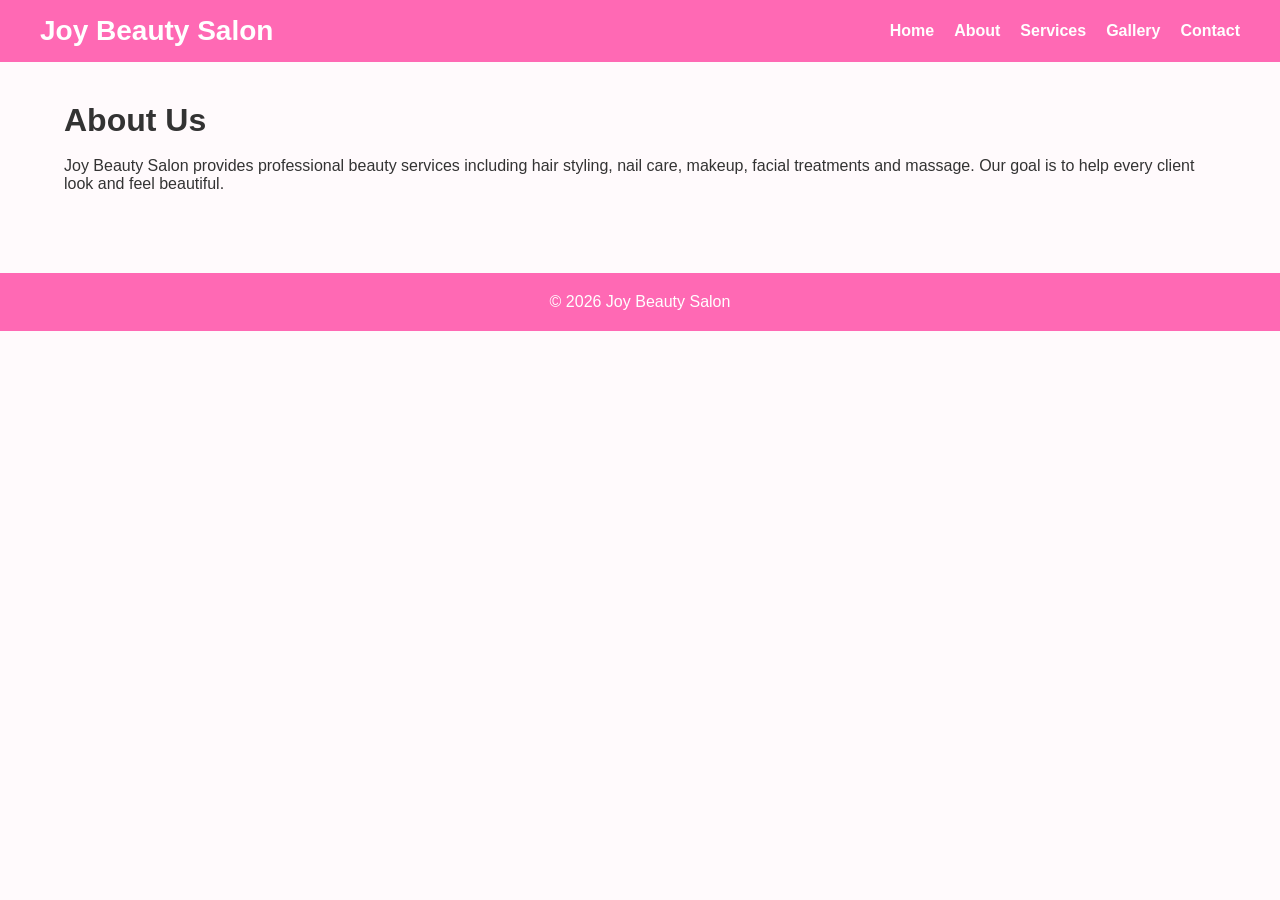
==== about.html @ 12bc8a27 "First 5 pages" ====
<!DOCTYPE html>
<html>
<head>
<title>About</title>
<link rel="stylesheet" href="css/style.css">
</head>

<body>

<header>

<div class="logo">Joy Beauty Salon</div>

<nav>
<ul>
<li><a href="index.html">Home</a></li>
<li><a href="about.html">About</a></li>
<li><a href="services.html">Services</a></li>
<li><a href="gallery.html">Gallery</a></li>
<li><a href="contact.html">Contact</a></li>
</ul>
</nav>

</header>

<div class="container">

<h1>About Us</h1>

<br>

<p>
Joy Beauty Salon provides professional beauty services including
hair styling, nail care, makeup, facial treatments and massage.
Our goal is to help every client look and feel beautiful.
</p>

</div>

<footer>

<p>© 2026 Joy Beauty Salon</p>

</footer>

</body>
</html>
---- css/style.css ----
*{
    margin:0;
    padding:0;
    box-sizing:border-box;
    font-family:Arial, sans-serif;
}

body{
    background:#fffafc;
    color:#333;
}

header{
    background:#ff69b4;
    color:white;
    padding:15px 40px;
    display:flex;
    justify-content:space-between;
    align-items:center;
}

.logo{
    font-size:28px;
    font-weight:bold;
}

nav ul{
    display:flex;
    list-style:none;
}

nav ul li{
    margin-left:20px;
}

nav ul li a{
    color:white;
    text-decoration:none;
    font-weight:bold;
}

nav ul li a:hover{
    color:gold;
}

.hero{
    text-align:center;
    padding:80px 20px;
    background:#ffe4ec;
}

.hero h1{
    font-size:50px;
    margin-bottom:20px;
}

.hero p{
    font-size:20px;
}

.btn{
    display:inline-block;
    margin-top:20px;
    padding:12px 25px;
    background:#ff69b4;
    color:white;
    text-decoration:none;
    border-radius:5px;
}

.btn:hover{
    background:#e75480;
}

.container{
    width:90%;
    margin:auto;
    padding:40px 0;
}

.cards{
    display:flex;
    justify-content:space-around;
    flex-wrap:wrap;
}

.card{
    width:300px;
    background:white;
    margin:15px;
    padding:20px;
    border-radius:10px;
    box-shadow:0 0 10px rgba(0,0,0,.2);
    text-align:center;
}

.card img{
    width:100%;
    border-radius:10px;
}

.gallery{
    display:grid;
    grid-template-columns:repeat(auto-fit,minmax(250px,1fr));
    gap:20px;
}

.gallery img{
    width:100%;
    height:250px;
    object-fit:cover;
    border-radius:10px;
}

form{
    width:60%;
    margin:auto;
}

form input,
form textarea{
    width:100%;
    padding:12px;
    margin:10px 0;
}

button{
    padding:12px 25px;
    background:#ff69b4;
    color:white;
    border:none;
    cursor:pointer;
}

footer{
    text-align:center;
    background:#ff69b4;
    color:white;
    padding:20px;
    margin-top:40px;
}
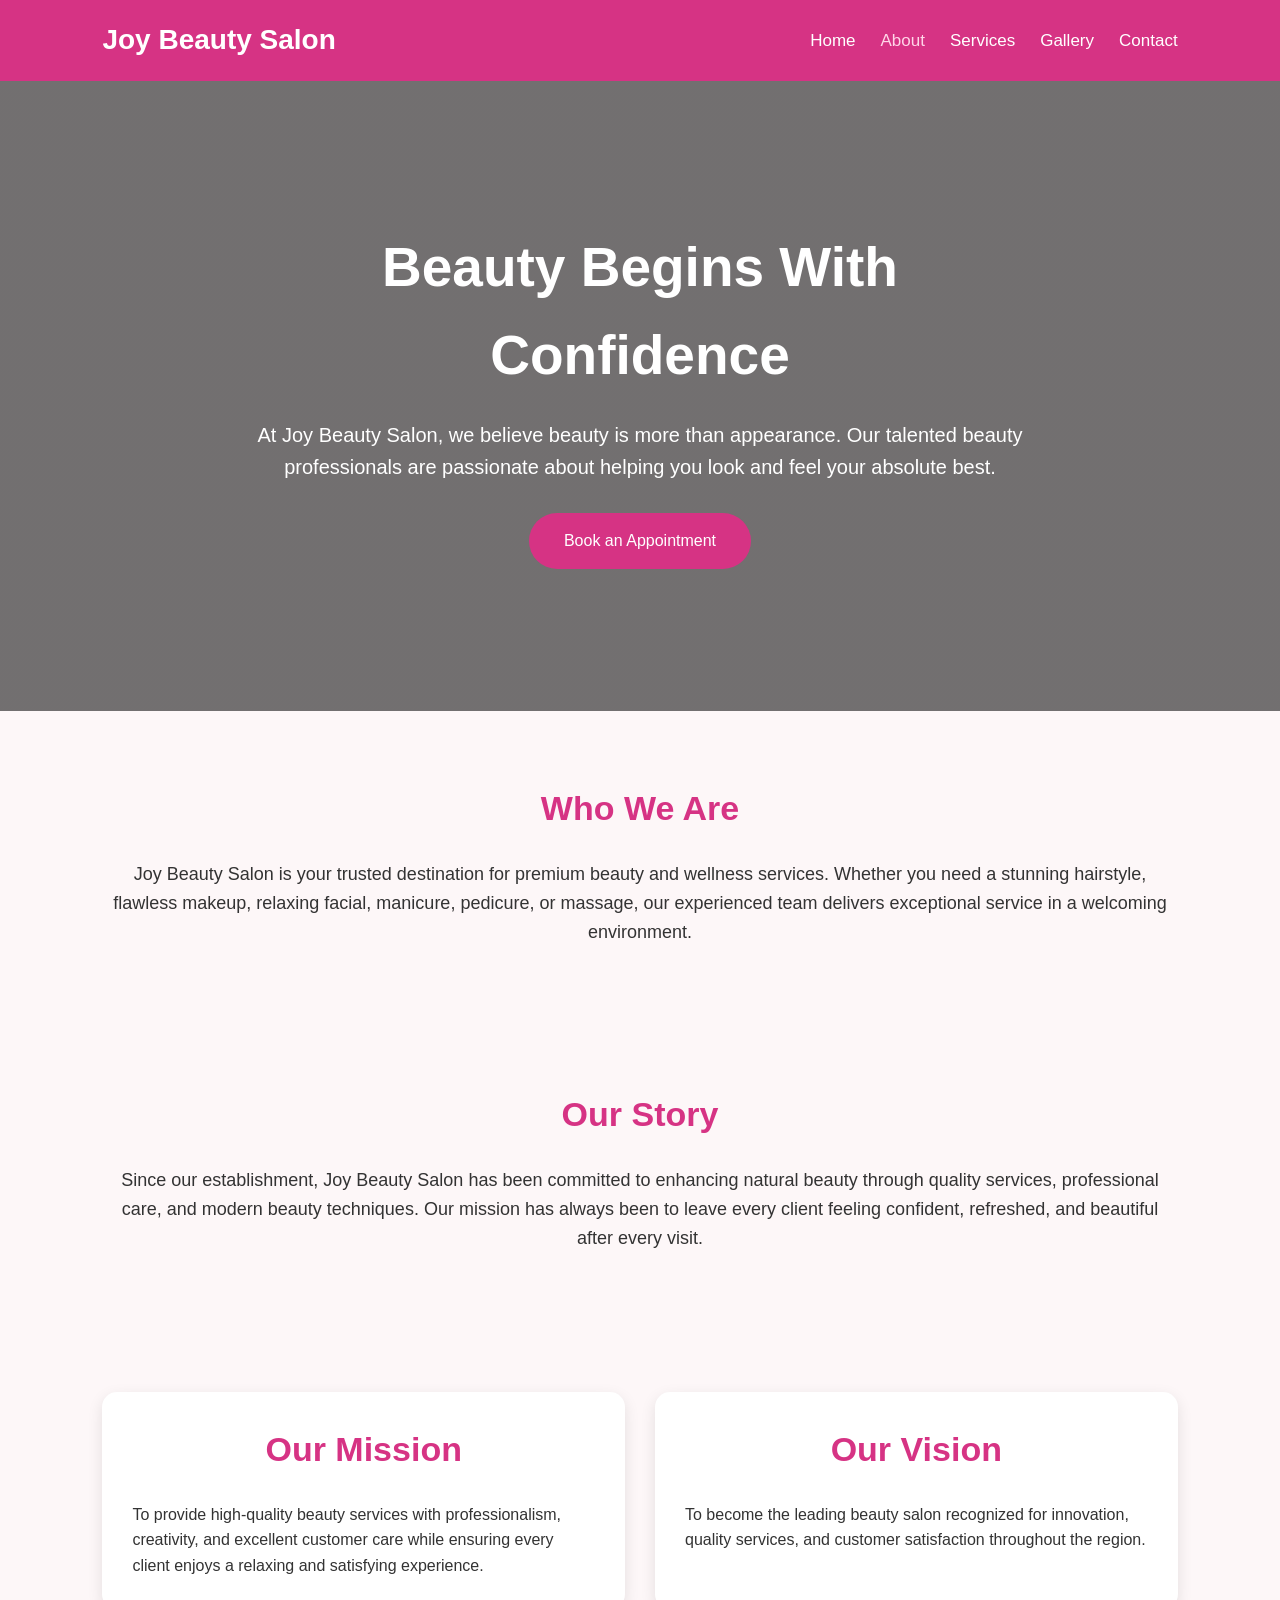
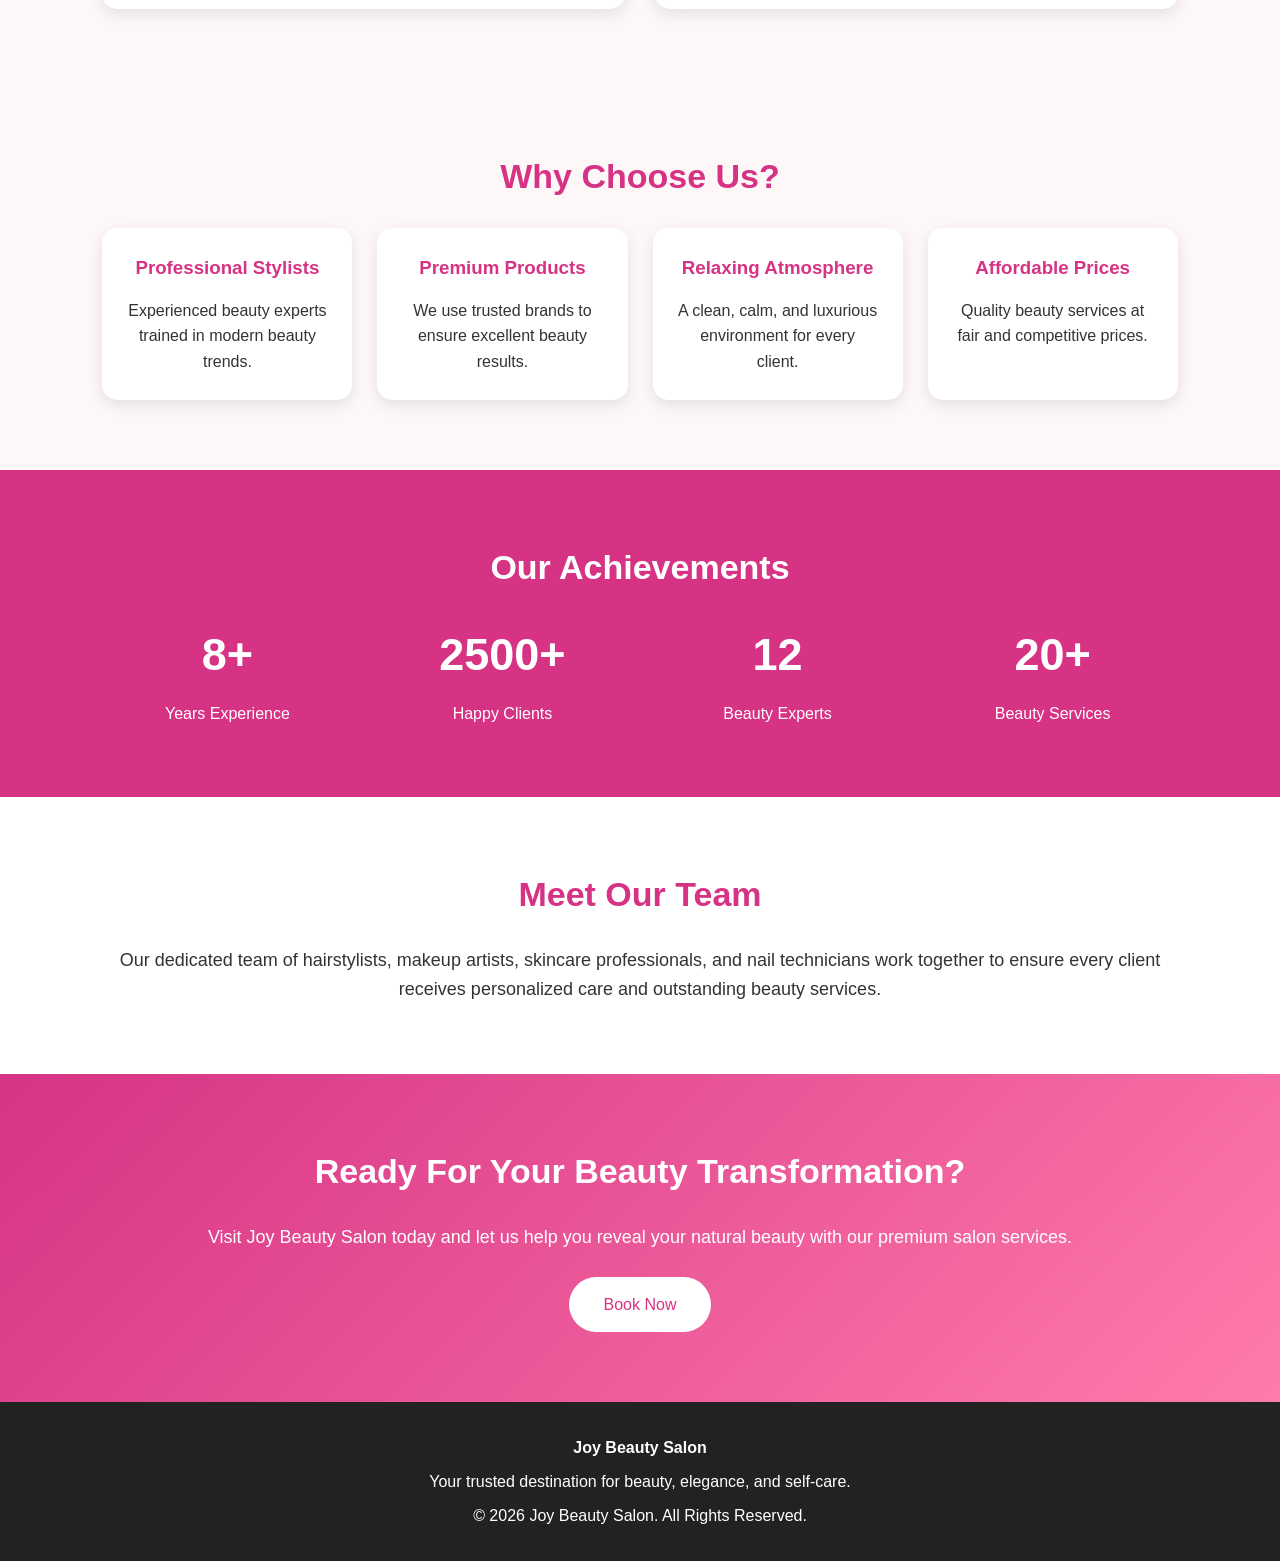
==== commit cfbe33c9: "edit about.html add hero section and other body sections" ====
--- a/about.html
+++ b/about.html
@@ -1,8 +1,276 @@
 <!DOCTYPE html>
-<html>
+<html lang="en">
+
 <head>
-<title>About</title>
-<link rel="stylesheet" href="css/style.css">
+<meta charset="UTF-8">
+<meta name="viewport" content="width=device-width, initial-scale=1.0">
+<title>About | Joy Beauty Salon</title>
+
+<style>
+
+*{
+    margin:0;
+    padding:0;
+    box-sizing:border-box;
+    font-family:Arial, Helvetica, sans-serif;
+}
+
+body{
+    background:#fdf7f8;
+    color:#333;
+    line-height:1.6;
+}
+
+/* Header */
+
+header{
+    display:flex;
+    justify-content:space-between;
+    align-items:center;
+    background:#d63384;
+    color:white;
+    padding:18px 8%;
+    position:sticky;
+    top:0;
+}
+
+.logo{
+    font-size:28px;
+    font-weight:bold;
+}
+
+nav ul{
+    list-style:none;
+    display:flex;
+}
+
+nav ul li{
+    margin-left:25px;
+}
+
+nav ul li a{
+    color:white;
+    text-decoration:none;
+    font-size:17px;
+    transition:.3s;
+}
+
+nav ul li a:hover,
+nav ul li a.active{
+    color:#ffd6e8;
+}
+
+/* Hero */
+
+.hero-about{
+    height:70vh;
+    background:linear-gradient(rgba(0,0,0,.55),rgba(0,0,0,.55)),
+    url("https://images.unsplash.com/photo-1522337360788-8b13dee7a37e?auto=format&fit=crop&w=1600&q=80");
+    background-size:cover;
+    background-position:center;
+    display:flex;
+    justify-content:center;
+    align-items:center;
+    text-align:center;
+    color:white;
+}
+
+.hero-content{
+    width:80%;
+    max-width:800px;
+}
+
+.hero-content h1{
+    font-size:55px;
+    margin-bottom:20px;
+}
+
+.hero-content p{
+    font-size:20px;
+    margin-bottom:30px;
+}
+
+.btn{
+    display:inline-block;
+    background:#d63384;
+    color:white;
+    padding:15px 35px;
+    border-radius:30px;
+    text-decoration:none;
+    transition:.4s;
+}
+
+.btn:hover{
+    background:#b81f6b;
+}
+
+/* Sections */
+
+section{
+    padding:70px 8%;
+}
+
+.container{
+    max-width:1100px;
+    margin:auto;
+}
+
+h2{
+    text-align:center;
+    margin-bottom:25px;
+    color:#d63384;
+    font-size:34px;
+}
+
+.about-section p,
+.story p,
+.team p,
+.cta p{
+    text-align:center;
+    font-size:18px;
+}
+
+/* Mission */
+
+.mission-vision .container{
+    display:flex;
+    gap:30px;
+    flex-wrap:wrap;
+}
+
+.box{
+    flex:1;
+    background:white;
+    padding:30px;
+    border-radius:15px;
+    box-shadow:0 5px 15px rgba(0,0,0,.1);
+    transition:.3s;
+}
+
+.box:hover{
+    transform:translateY(-8px);
+}
+
+/* Features */
+
+.features{
+    display:grid;
+    grid-template-columns:repeat(auto-fit,minmax(220px,1fr));
+    gap:25px;
+}
+
+.feature{
+    background:white;
+    padding:25px;
+    text-align:center;
+    border-radius:15px;
+    box-shadow:0 5px 15px rgba(0,0,0,.1);
+    transition:.3s;
+}
+
+.feature:hover{
+    transform:translateY(-8px);
+}
+
+.feature h3{
+    color:#d63384;
+    margin-bottom:15px;
+}
+
+/* Statistics */
+
+.stats{
+    background:#d63384;
+    color:white;
+}
+
+.stats h2{
+    color:white;
+}
+
+.stats-container{
+    display:grid;
+    grid-template-columns:repeat(auto-fit,minmax(200px,1fr));
+    gap:25px;
+    text-align:center;
+}
+
+.stat h3{
+    font-size:45px;
+    margin-bottom:10px;
+}
+
+/* Team */
+
+.team{
+    background:white;
+}
+
+/* CTA */
+
+.cta{
+    background:linear-gradient(135deg,#d63384,#ff7bac);
+    color:white;
+    text-align:center;
+}
+
+.cta h2{
+    color:white;
+}
+
+.cta .btn{
+    margin-top:25px;
+    background:white;
+    color:#d63384;
+}
+
+.cta .btn:hover{
+    background:#ffe8f2;
+}
+
+/* Footer */
+
+footer{
+    background:#222;
+    color:white;
+    text-align:center;
+    padding:25px;
+}
+
+footer p{
+    margin:8px;
+}
+
+/* Responsive */
+
+@media(max-width:768px){
+
+header{
+    flex-direction:column;
+}
+
+nav ul{
+    margin-top:15px;
+    flex-wrap:wrap;
+    justify-content:center;
+}
+
+.hero-content h1{
+    font-size:38px;
+}
+
+.hero-content p{
+    font-size:17px;
+}
+
+.mission-vision .container{
+    flex-direction:column;
+}
+
+}
+
+</style>
+
 </head>
 
 <body>
@@ -14,7 +282,7 @@
 <nav>
 <ul>
 <li><a href="index.html">Home</a></li>
-<li><a href="about.html">About</a></li>
+<li><a href="about.html" class="active">About</a></li>
 <li><a href="services.html">Services</a></li>
 <li><a href="gallery.html">Gallery</a></li>
 <li><a href="contact.html">Contact</a></li>
@@ -23,23 +291,194 @@
 
 </header>
 
-<div class="container">
-
-<h1>About Us</h1>
-
-<br>
-
-<p>
-Joy Beauty Salon provides professional beauty services including
-hair styling, nail care, makeup, facial treatments and massage.
-Our goal is to help every client look and feel beautiful.
-</p>
-
-</div>
+<section class="hero-about">
+
+<div class="hero-content">
+
+<h1>Beauty Begins With Confidence</h1>
+
+<p>
+At Joy Beauty Salon, we believe beauty is more than appearance. Our talented beauty professionals are passionate about helping you look and feel your absolute best.
+</p>
+
+<a href="contact.html" class="btn">Book an Appointment</a>
+
+</div>
+
+</section>
+
+<section class="about-section">
+
+<div class="container">
+
+<h2>Who We Are</h2>
+
+<p>
+Joy Beauty Salon is your trusted destination for premium beauty and wellness services. Whether you need a stunning hairstyle, flawless makeup, relaxing facial, manicure, pedicure, or massage, our experienced team delivers exceptional service in a welcoming environment.
+</p>
+
+</div>
+
+</section>
+
+<section class="story">
+
+<div class="container">
+
+<h2>Our Story</h2>
+
+<p>
+Since our establishment, Joy Beauty Salon has been committed to enhancing natural beauty through quality services, professional care, and modern beauty techniques. Our mission has always been to leave every client feeling confident, refreshed, and beautiful after every visit.
+</p>
+
+</div>
+
+</section>
+
+<section class="mission-vision">
+
+<div class="container">
+
+<div class="box">
+<h2>Our Mission</h2>
+
+<p>
+To provide high-quality beauty services with professionalism, creativity, and excellent customer care while ensuring every client enjoys a relaxing and satisfying experience.
+</p>
+
+</div>
+
+<div class="box">
+
+<h2>Our Vision</h2>
+
+<p>
+To become the leading beauty salon recognized for innovation, quality services, and customer satisfaction throughout the region.
+</p>
+
+</div>
+
+</div>
+
+</section>
+
+<section class="why-us">
+
+<div class="container">
+
+<h2>Why Choose Us?</h2>
+
+<div class="features">
+
+<div class="feature">
+
+<h3>Professional Stylists</h3>
+
+<p>Experienced beauty experts trained in modern beauty trends.</p>
+
+</div>
+
+<div class="feature">
+
+<h3>Premium Products</h3>
+
+<p>We use trusted brands to ensure excellent beauty results.</p>
+
+</div>
+
+<div class="feature">
+
+<h3>Relaxing Atmosphere</h3>
+
+<p>A clean, calm, and luxurious environment for every client.</p>
+
+</div>
+
+<div class="feature">
+
+<h3>Affordable Prices</h3>
+
+<p>Quality beauty services at fair and competitive prices.</p>
+
+</div>
+
+</div>
+
+</div>
+
+</section>
+
+<section class="stats">
+
+<div class="container">
+
+<h2>Our Achievements</h2>
+
+<div class="stats-container">
+
+<div class="stat">
+<h3>8+</h3>
+<p>Years Experience</p>
+</div>
+
+<div class="stat">
+<h3>2500+</h3>
+<p>Happy Clients</p>
+</div>
+
+<div class="stat">
+<h3>12</h3>
+<p>Beauty Experts</p>
+</div>
+
+<div class="stat">
+<h3>20+</h3>
+<p>Beauty Services</p>
+</div>
+
+</div>
+
+</div>
+
+</section>
+
+<section class="team">
+
+<div class="container">
+
+<h2>Meet Our Team</h2>
+
+<p>
+Our dedicated team of hairstylists, makeup artists, skincare professionals, and nail technicians work together to ensure every client receives personalized care and outstanding beauty services.
+</p>
+
+</div>
+
+</section>
+
+<section class="cta">
+
+<div class="container">
+
+<h2>Ready For Your Beauty Transformation?</h2>
+
+<p>
+Visit Joy Beauty Salon today and let us help you reveal your natural beauty with our premium salon services.
+</p>
+
+<a href="contact.html" class="btn">Book Now</a>
+
+</div>
+
+</section>
 
 <footer>
 
-<p>© 2026 Joy Beauty Salon</p>
+<p><strong>Joy Beauty Salon</strong></p>
+
+<p>Your trusted destination for beauty, elegance, and self-care.</p>
+
+<p>&copy; 2026 Joy Beauty Salon. All Rights Reserved.</p>
 
 </footer>
 
